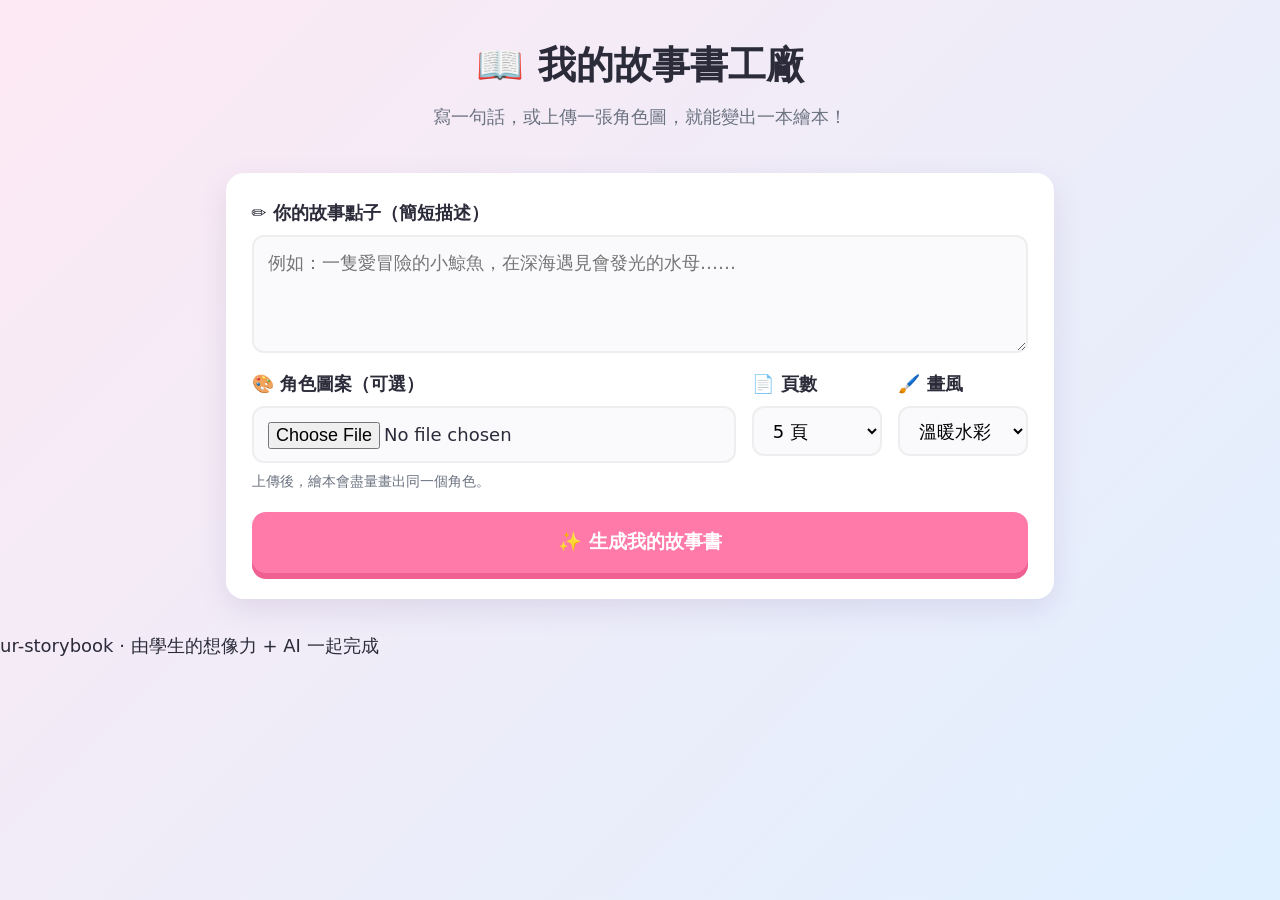
==== public/index.html @ c7bedbc4 "實作 v1 繪本生成 web app（零相依，可直接在 GDrive 跑） - 後端 server/server.mjs：Node 內建 http，靜態服務 + /api/outline + /api" ====
<!doctype html>
<html lang="zh-Hant">
<head>
  <meta charset="utf-8" />
  <meta name="viewport" content="width=device-width, initial-scale=1" />
  <title>📖 我的故事書工廠 · ur-storybook</title>
  <link rel="stylesheet" href="style.css" />
</head>
<body>
  <header class="site-header">
    <h1>📖 我的故事書工廠</h1>
    <p>寫一句話，或上傳一張角色圖，就能變出一本繪本！</p>
  </header>

  <main>
    <!-- 設定區 -->
    <section id="setup" class="card">
      <label class="field">
        <span class="label">✏️ 你的故事點子（簡短描述）</span>
        <textarea id="idea" rows="3" placeholder="例如：一隻愛冒險的小鯨魚，在深海遇見會發光的水母……"></textarea>
      </label>

      <div class="row">
        <label class="field">
          <span class="label">🎨 角色圖案（可選）</span>
          <input type="file" id="charImage" accept="image/*" />
          <div id="charPreview" class="char-preview hidden"><img alt="角色預覽" /><button type="button" id="clearImg" title="移除">✕</button></div>
          <span class="hint">上傳後，繪本會盡量畫出同一個角色。</span>
        </label>

        <label class="field small">
          <span class="label">📄 頁數</span>
          <select id="numPages">
            <option value="3">3 頁</option>
            <option value="5" selected>5 頁</option>
            <option value="8">8 頁</option>
          </select>
        </label>

        <label class="field small">
          <span class="label">🖌️ 畫風</span>
          <select id="style">
            <option value="溫暖童趣水彩">溫暖水彩</option>
            <option value="可愛卡通粉彩">可愛卡通</option>
            <option value="夢幻森林插畫">夢幻森林</option>
            <option value="繽紛蠟筆手繪">繽紛蠟筆</option>
          </select>
        </label>
      </div>

      <button id="generate" class="btn-primary">✨ 生成我的故事書</button>
      <p id="status" class="status hidden"></p>
    </section>

    <!-- 繪本顯示區 -->
    <section id="book" class="card hidden">
      <h2 id="bookTitle"></h2>
      <div class="page-view">
        <button id="prev" class="nav" aria-label="上一頁">‹</button>
        <div class="page">
          <div class="page-img" id="pageImg"><div class="spinner">插圖生成中…</div></div>
          <p class="page-text" id="pageText"></p>
        </div>
        <button id="next" class="nav" aria-label="下一頁">›</button>
      </div>
      <div class="page-dots" id="dots"></div>
      <div class="book-actions">
        <button id="restart" class="btn-secondary">↻ 再做一本</button>
      </div>
    </section>
  </main>

  <footer class="site-footer">ur-storybook · 由學生的想像力 + AI 一起完成</footer>

  <script src="app.js"></script>
</body>
</html>
---- public/style.css ----
:root {
  --bg1: #fde9f3; --bg2: #e0f0ff; --card: #ffffff; --ink: #2b2b3a; --muted: #6b7280;
  --primary: #ff7aa8; --primary-d: #ef5f92; --accent: #6aa9ff; --ring: #ffd0e2;
  --radius: 18px; --shadow: 0 10px 30px rgba(80, 60, 120, .12);
}
* { box-sizing: border-box; }
body {
  margin: 0; color: var(--ink);
  font-family: "Noto Sans TC", system-ui, "Microsoft JhengHei", sans-serif;
  background: linear-gradient(135deg, var(--bg1), var(--bg2)); min-height: 100vh;
  font-size: 18px; line-height: 1.7;
}
.site-header { text-align: center; padding: 2rem 1rem .5rem; }
.site-header h1 { margin: 0; font-size: 2.4rem; }
.site-header p { margin: .3rem 0 0; color: var(--muted); }
main { max-width: 860px; margin: 0 auto; padding: 1rem; }

.card {
  background: var(--card); border-radius: var(--radius); box-shadow: var(--shadow);
  padding: 1.6rem; margin: 1rem 0;
}
.field { display: flex; flex-direction: column; gap: .4rem; flex: 1; }
.label { font-weight: 700; }
.hint { color: var(--muted); font-size: .85rem; }
textarea, select, input[type=file] {
  font: inherit; padding: .7rem .9rem; border: 2px solid #eee; border-radius: 12px;
  background: #fafafd; transition: border-color .15s; width: 100%;
}
textarea:focus, select:focus { outline: none; border-color: var(--accent); }
.row { display: flex; gap: 1rem; flex-wrap: wrap; margin-top: 1rem; }
.field.small { flex: 0 0 130px; }

.char-preview { position: relative; width: 120px; margin-top: .4rem; }
.char-preview img { width: 120px; height: 120px; object-fit: cover; border-radius: 12px; border: 2px solid var(--ring); }
.char-preview button { position: absolute; top: -8px; right: -8px; border: none; background: var(--primary-d); color: #fff; width: 26px; height: 26px; border-radius: 50%; cursor: pointer; }

.btn-primary, .btn-secondary {
  font: inherit; font-weight: 800; border: none; cursor: pointer; border-radius: 14px;
  padding: .9rem 1.4rem; margin-top: 1.2rem; transition: transform .08s, box-shadow .15s;
}
.btn-primary { background: var(--primary); color: #fff; width: 100%; font-size: 1.2rem; box-shadow: 0 6px 0 var(--primary-d); }
.btn-primary:active { transform: translateY(3px); box-shadow: 0 3px 0 var(--primary-d); }
.btn-primary:disabled { background: #ccc; box-shadow: 0 6px 0 #aaa; cursor: not-allowed; }
.btn-secondary { background: #eef1ff; color: var(--accent); }

.status { text-align: center; font-weight: 700; color: var(--primary-d); margin-top: 1rem; }
.hidden { display: none !important; }

/* 繪本 */
#bookTitle { text-align: center; font-size: 1.8rem; margin: 0 0 1rem; }
.page-view { display: flex; align-items: center; gap: .6rem; }
.nav {
  font-size: 2rem; border: none; background: #fff; color: var(--accent); cursor: pointer;
  width: 52px; height: 52px; border-radius: 50%; box-shadow: var(--shadow); flex: 0 0 auto;
}
.nav:disabled { opacity: .3; cursor: default; }
.page { flex: 1; text-align: center; }
.page-img {
  width: 100%; aspect-ratio: 1/1; border-radius: 16px; overflow: hidden; background: #f3f0fa;
  display: grid; place-items: center; border: 3px solid var(--ring);
}
.page-img img { width: 100%; height: 100%; object-fit: cover; display: block; }
.spinner { color: var(--muted); font-weight: 700; animation: pulse 1.2s ease-in-out infinite; }
@keyframes pulse { 0%,100%{opacity:.4} 50%{opacity:1} }
.page-text { font-size: 1.3rem; margin: 1rem .5rem 0; min-height: 3rem; }

.page-dots { display: flex; justify-content: center; gap: .5rem; margin-top: 1rem; }
.dot { width: 12px; height: 12px; border-radius: 50%; background: #ddd; cursor: pointer; }
.dot.active { background: var(--primary); transform: scale(1.3); }
.dot.pending { background: #ffe0ec; }
.book-actions { text-align: center; }

@media (max-width: 560px) {
  body { font-size: 16px; }
  .field.small { flex: 1 1 45%; }
  .site-header h1 { font-size: 1.9rem; }
}
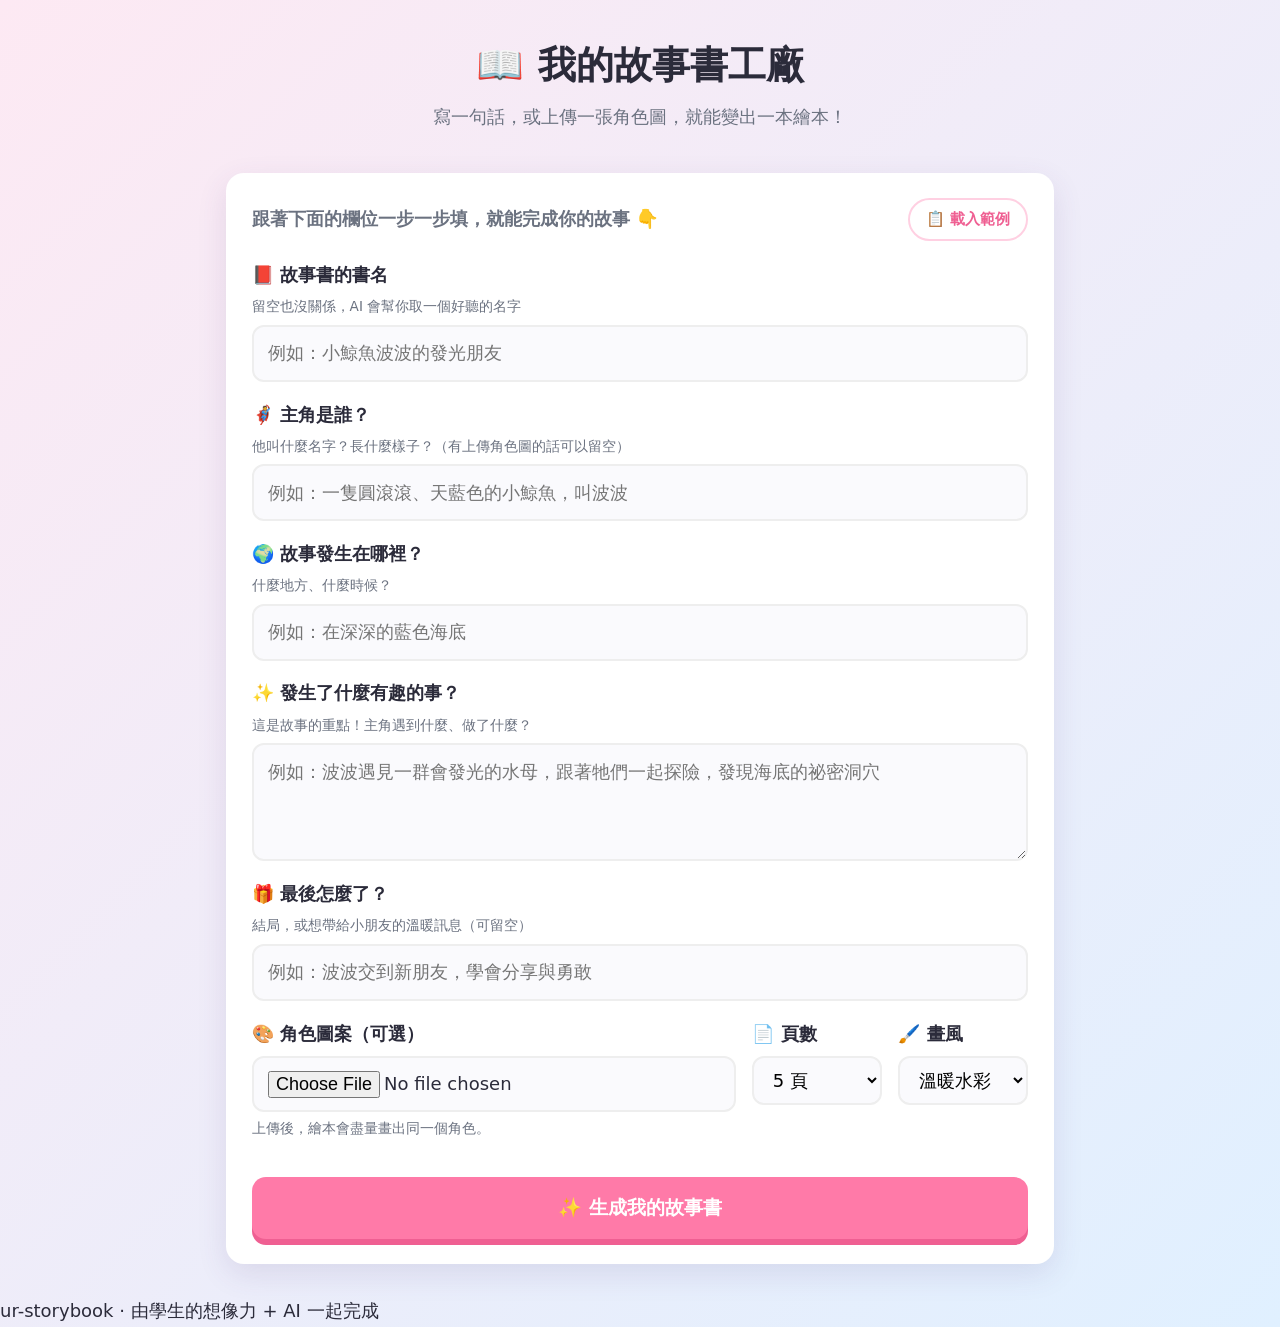
==== commit e11c613c: "加入三層內容安全、成品打磨與引導式表單 內容安全（防小朋友輸入失序，三層）： - public/contentSafety.js 前端關鍵字（中文包含比對/英文單字邊界，送出前+生成前檢查） - st" ====
--- a/public/index.html
+++ b/public/index.html
@@ -15,10 +15,42 @@
   <main>
     <!-- 設定區 -->
     <section id="setup" class="card">
+      <div class="setup-head">
+        <p class="setup-intro">跟著下面的欄位一步一步填，就能完成你的故事 👇</p>
+        <button type="button" id="loadExample" class="btn-mini">📋 載入範例</button>
+      </div>
+
       <label class="field">
-        <span class="label">✏️ 你的故事點子（簡短描述）</span>
-        <textarea id="idea" rows="3" placeholder="例如：一隻愛冒險的小鯨魚，在深海遇見會發光的水母……"></textarea>
+        <span class="label">📕 故事書的書名</span>
+        <span class="hint">留空也沒關係，AI 會幫你取一個好聽的名字</span>
+        <input type="text" id="bookName" placeholder="例如：小鯨魚波波的發光朋友" />
       </label>
+
+      <label class="field">
+        <span class="label">🦸 主角是誰？</span>
+        <span class="hint">他叫什麼名字？長什麼樣子？（有上傳角色圖的話可以留空）</span>
+        <input type="text" id="fChar" placeholder="例如：一隻圓滾滾、天藍色的小鯨魚，叫波波" />
+      </label>
+
+      <label class="field">
+        <span class="label">🌍 故事發生在哪裡？</span>
+        <span class="hint">什麼地方、什麼時候？</span>
+        <input type="text" id="fSetting" placeholder="例如：在深深的藍色海底" />
+      </label>
+
+      <label class="field">
+        <span class="label">✨ 發生了什麼有趣的事？</span>
+        <span class="hint">這是故事的重點！主角遇到什麼、做了什麼？</span>
+        <textarea id="fPlot" rows="3" placeholder="例如：波波遇見一群會發光的水母，跟著牠們一起探險，發現海底的祕密洞穴"></textarea>
+      </label>
+
+      <label class="field">
+        <span class="label">🎁 最後怎麼了？</span>
+        <span class="hint">結局，或想帶給小朋友的溫暖訊息（可留空）</span>
+        <input type="text" id="fEnding" placeholder="例如：波波交到新朋友，學會分享與勇敢" />
+      </label>
+
+      <p id="ideaWarn" class="inline-warn hidden"></p>
 
       <div class="row">
         <label class="field">
@@ -33,7 +65,6 @@
           <select id="numPages">
             <option value="3">3 頁</option>
             <option value="5" selected>5 頁</option>
-            <option value="8">8 頁</option>
           </select>
         </label>
 
@@ -60,11 +91,15 @@
         <div class="page">
           <div class="page-img" id="pageImg"><div class="spinner">插圖生成中…</div></div>
           <p class="page-text" id="pageText"></p>
+          <div class="page-tools">
+            <button id="regen" class="btn-mini">🔄 重畫這一頁</button>
+          </div>
         </div>
         <button id="next" class="nav" aria-label="下一頁">›</button>
       </div>
       <div class="page-dots" id="dots"></div>
       <div class="book-actions">
+        <button id="exportPdf" class="btn-secondary">⬇️ 匯出 PDF</button>
         <button id="restart" class="btn-secondary">↻ 再做一本</button>
       </div>
     </section>
@@ -72,6 +107,8 @@
 
   <footer class="site-footer">ur-storybook · 由學生的想像力 + AI 一起完成</footer>
 
+  <script src="contentSafety.js"></script>
+  <script src="pdf.js"></script>
   <script src="app.js"></script>
 </body>
 </html>
--- a/public/style.css
+++ b/public/style.css
@@ -22,11 +22,16 @@
 .field { display: flex; flex-direction: column; gap: .4rem; flex: 1; }
 .label { font-weight: 700; }
 .hint { color: var(--muted); font-size: .85rem; }
-textarea, select, input[type=file] {
+textarea, select, input[type=file], input[type=text] {
   font: inherit; padding: .7rem .9rem; border: 2px solid #eee; border-radius: 12px;
   background: #fafafd; transition: border-color .15s; width: 100%;
 }
-textarea:focus, select:focus { outline: none; border-color: var(--accent); }
+textarea:focus, select:focus, input[type=text]:focus { outline: none; border-color: var(--accent); }
+
+.setup-head { display: flex; align-items: center; justify-content: space-between; gap: 1rem; margin-bottom: 1.2rem; flex-wrap: wrap; }
+.setup-intro { margin: 0; color: var(--muted); font-weight: 600; }
+#setup .field { margin-bottom: 1.1rem; }
+#setup .field .hint { margin-top: -.1rem; }
 .row { display: flex; gap: 1rem; flex-wrap: wrap; margin-top: 1rem; }
 .field.small { flex: 0 0 130px; }
 
@@ -44,6 +49,10 @@
 .btn-secondary { background: #eef1ff; color: var(--accent); }
 
 .status { text-align: center; font-weight: 700; color: var(--primary-d); margin-top: 1rem; }
+.inline-warn {
+  margin: .3rem 0 0; padding: .55rem .8rem; border-radius: 10px;
+  background: #fff4e0; color: #b26a00; border: 1px solid #ffd591; font-size: .92rem; font-weight: 600;
+}
 .hidden { display: none !important; }
 
 /* 繪本 */
@@ -63,12 +72,24 @@
 .spinner { color: var(--muted); font-weight: 700; animation: pulse 1.2s ease-in-out infinite; }
 @keyframes pulse { 0%,100%{opacity:.4} 50%{opacity:1} }
 .page-text { font-size: 1.3rem; margin: 1rem .5rem 0; min-height: 3rem; }
+.cover-title { font-size: 1.9rem; font-weight: 800; color: var(--primary-d); }
 
-.page-dots { display: flex; justify-content: center; gap: .5rem; margin-top: 1rem; }
+.page-tools { margin-top: .8rem; }
+.btn-mini {
+  font: inherit; font-weight: 700; font-size: .95rem; cursor: pointer;
+  border: 2px solid var(--ring); background: #fff; color: var(--primary-d);
+  border-radius: 999px; padding: .4rem 1rem; transition: background .15s;
+}
+.btn-mini:hover:not(:disabled) { background: var(--bg1); }
+.btn-mini:disabled { opacity: .45; cursor: default; }
+
+.page-dots { display: flex; justify-content: center; gap: .5rem; margin-top: 1rem; flex-wrap: wrap; }
 .dot { width: 12px; height: 12px; border-radius: 50%; background: #ddd; cursor: pointer; }
 .dot.active { background: var(--primary); transform: scale(1.3); }
 .dot.pending { background: #ffe0ec; }
-.book-actions { text-align: center; }
+.dot.err { background: #ff8f8f; }
+.book-actions { text-align: center; display: flex; gap: .8rem; justify-content: center; flex-wrap: wrap; }
+.book-actions .btn-secondary { margin-top: 1.2rem; }
 
 @media (max-width: 560px) {
   body { font-size: 16px; }
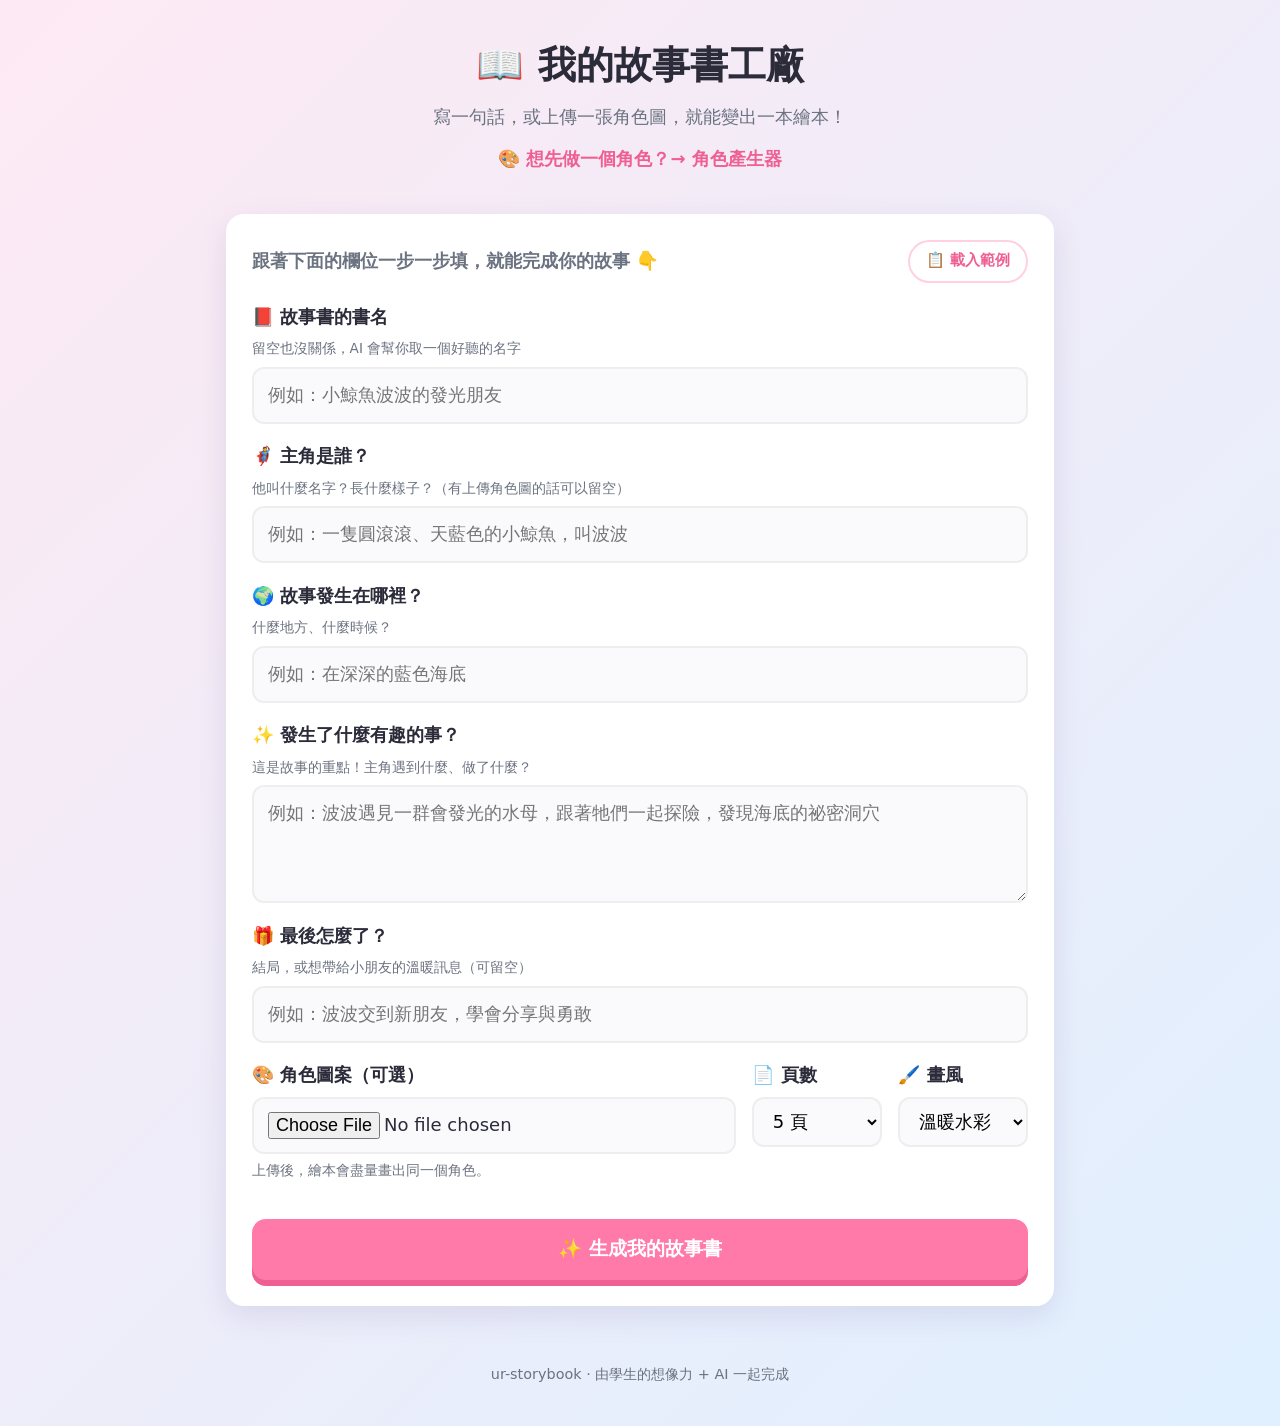
==== commit 3357f684: "新增角色產生器工具，並優化插圖背景與生圖速度 角色產生器（新工具）： - public/character.html + character.js：描述角色→出圖→下載或「用這個角色做繪本」 - se" ====
--- a/public/index.html
+++ b/public/index.html
@@ -10,6 +10,7 @@
   <header class="site-header">
     <h1>📖 我的故事書工廠</h1>
     <p>寫一句話，或上傳一張角色圖，就能變出一本繪本！</p>
+    <nav class="topnav"><a href="character.html">🎨 想先做一個角色？→ 角色產生器</a></nav>
   </header>
 
   <main>
--- a/public/style.css
+++ b/public/style.css
@@ -14,6 +14,14 @@
 .site-header h1 { margin: 0; font-size: 2.4rem; }
 .site-header p { margin: .3rem 0 0; color: var(--muted); }
 main { max-width: 860px; margin: 0 auto; padding: 1rem; }
+.site-footer { text-align: center; padding: 1.5rem 1rem 2.5rem; color: var(--muted); font-size: .9rem; }
+.topnav { margin-top: .7rem; }
+.topnav a { color: var(--primary-d); font-weight: 700; text-decoration: none; }
+.topnav a:hover { text-decoration: underline; }
+
+.style-card { padding: 1rem 1.4rem; }
+.style-chips { display: flex; flex-wrap: wrap; gap: .4rem; margin-top: .6rem; }
+.chip { background: var(--bg2); color: var(--accent); border: 1px solid #cfe3ff; border-radius: 999px; padding: .25rem .7rem; font-size: .85rem; font-weight: 600; }
 
 .card {
   background: var(--card); border-radius: var(--radius); box-shadow: var(--shadow);
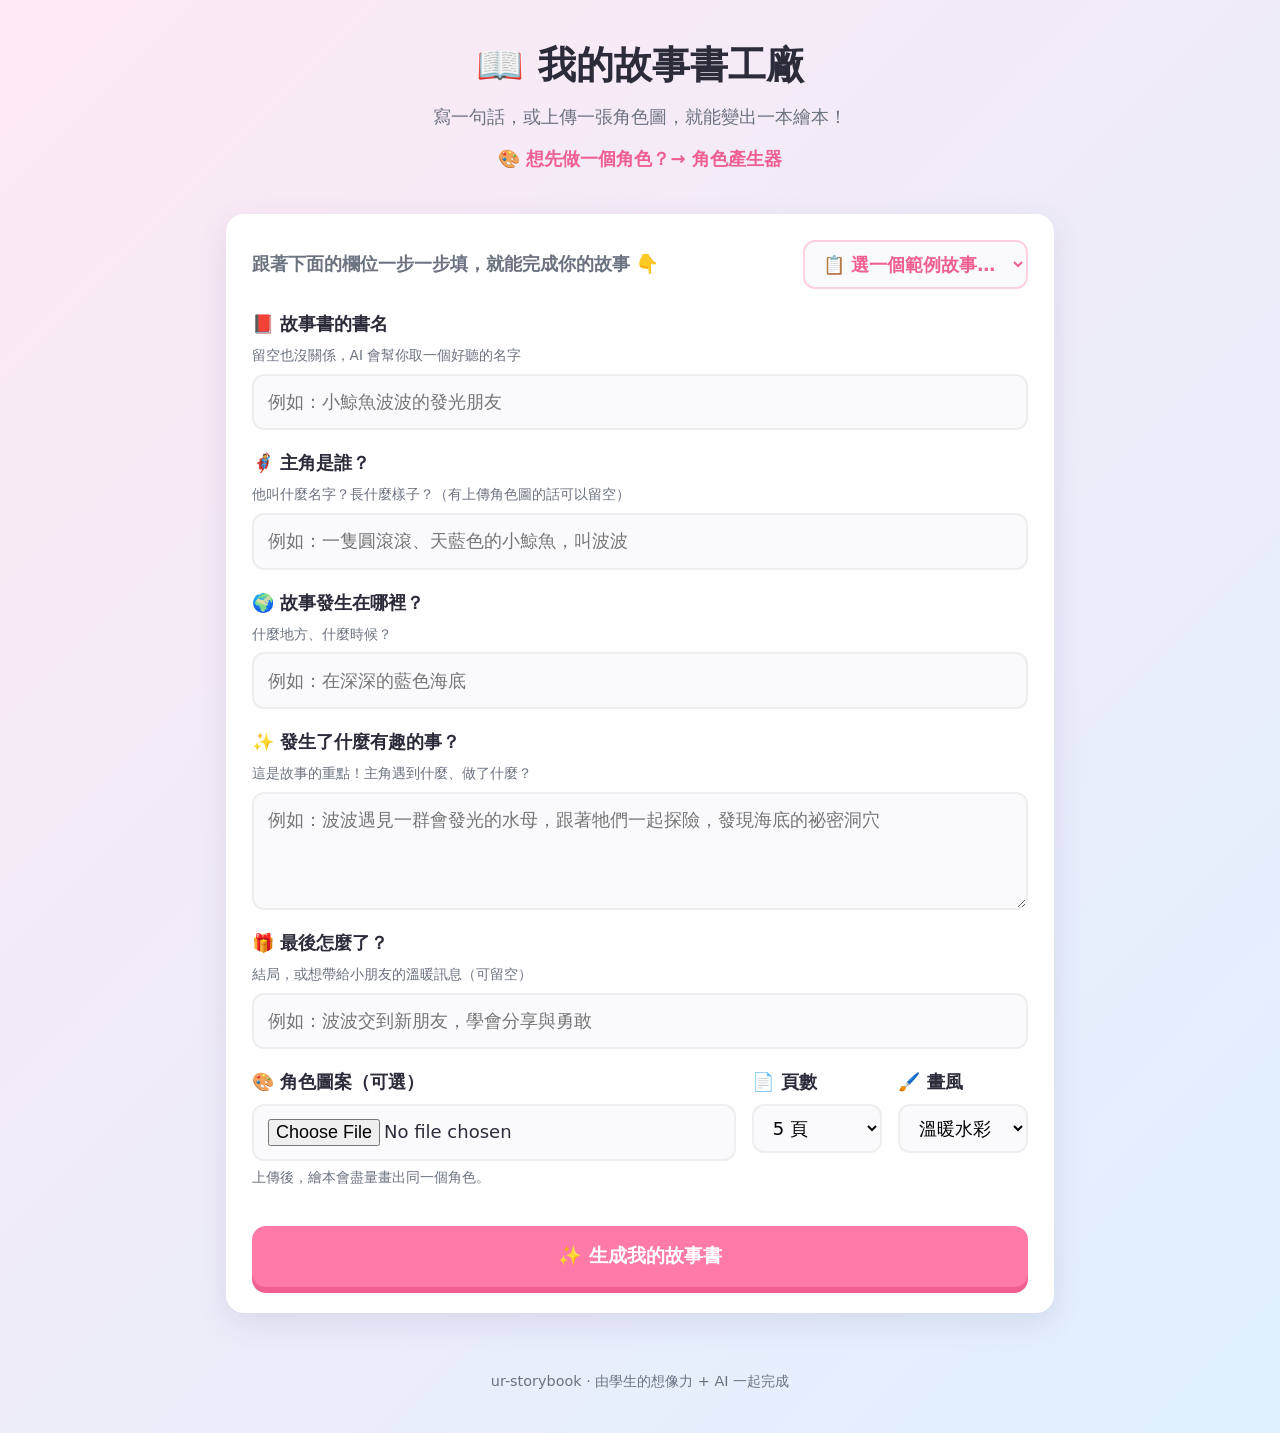
==== commit daf72aee: "範例改成下拉選單：繪本 10 故事、角色 10 主角 - 繪本頁 app.js：載入範例改 <select>，10 個童話/歷史故事（小紅帽…鄭和下西洋），選了自動填書名/主角/場景/情節/結局 - " ====
--- a/public/index.html
+++ b/public/index.html
@@ -18,7 +18,9 @@
     <section id="setup" class="card">
       <div class="setup-head">
         <p class="setup-intro">跟著下面的欄位一步一步填，就能完成你的故事 👇</p>
-        <button type="button" id="loadExample" class="btn-mini">📋 載入範例</button>
+        <select id="exampleSelect" class="example-select" aria-label="選一個範例故事">
+          <option value="">📋 選一個範例故事…</option>
+        </select>
       </div>
 
       <label class="field">
--- a/public/style.css
+++ b/public/style.css
@@ -38,6 +38,7 @@
 
 .setup-head { display: flex; align-items: center; justify-content: space-between; gap: 1rem; margin-bottom: 1.2rem; flex-wrap: wrap; }
 .setup-intro { margin: 0; color: var(--muted); font-weight: 600; }
+.example-select { width: auto; max-width: 100%; flex: 0 1 auto; border-color: var(--ring); color: var(--primary-d); font-weight: 700; cursor: pointer; }
 #setup .field { margin-bottom: 1.1rem; }
 #setup .field .hint { margin-top: -.1rem; }
 .row { display: flex; gap: 1rem; flex-wrap: wrap; margin-top: 1rem; }
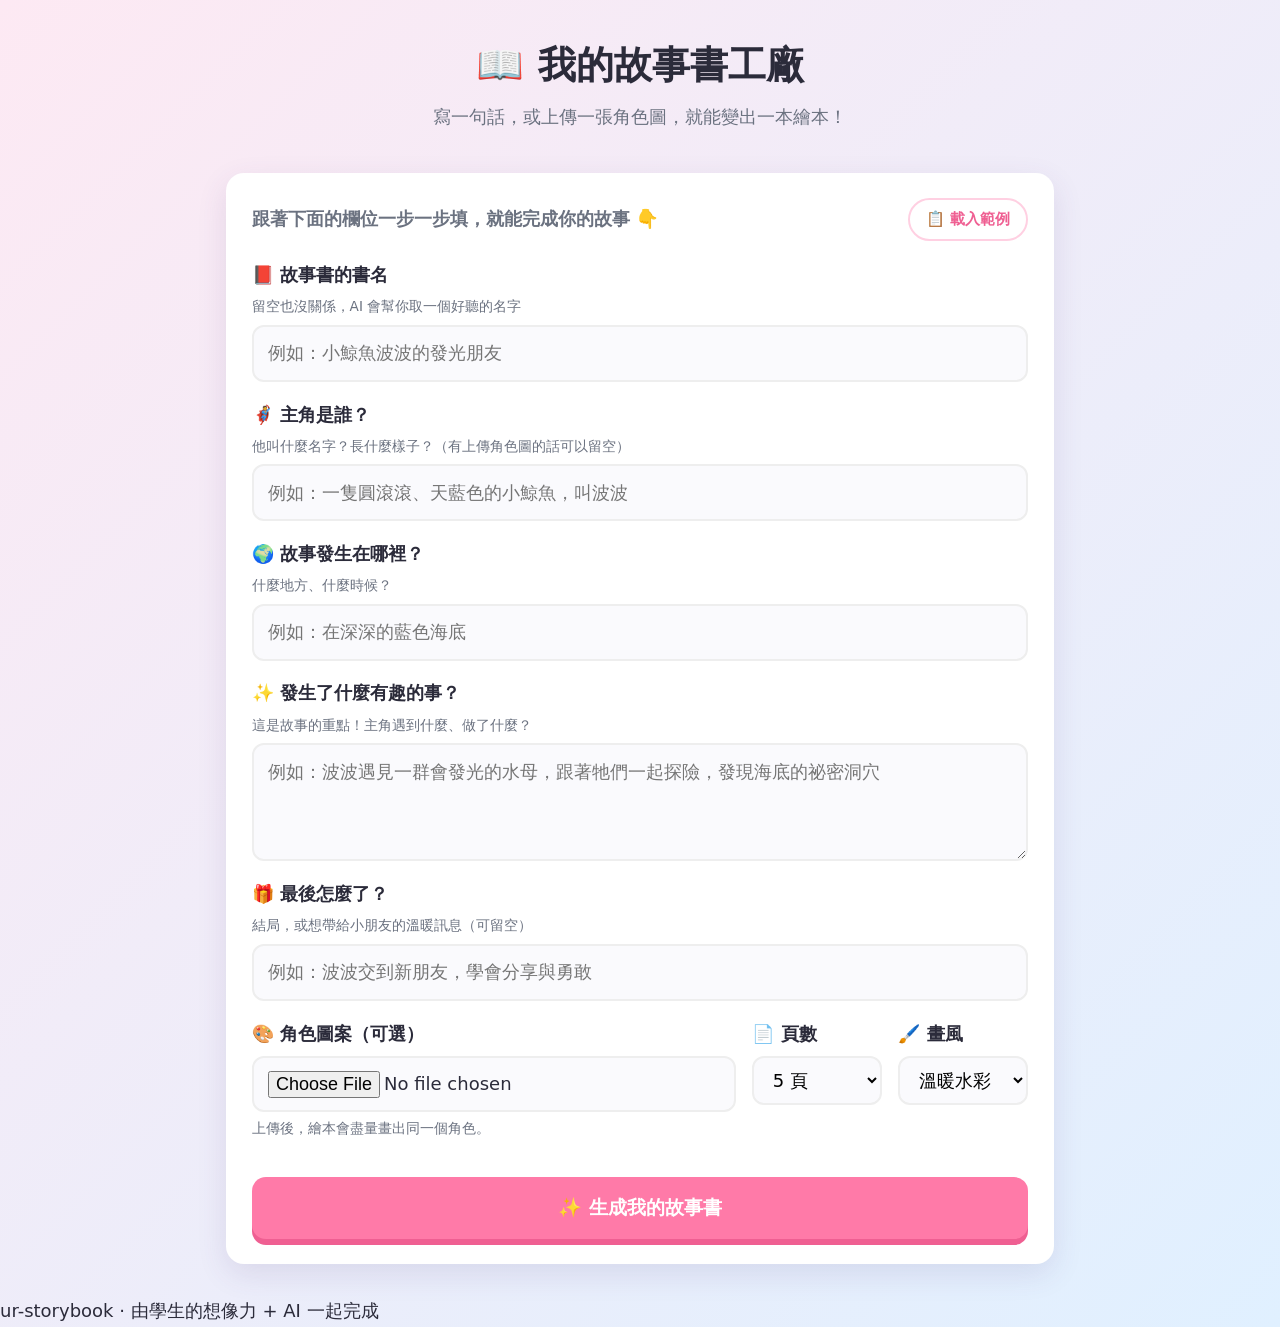
==== commit 17481c5c: "feat: restore homepage to e11c613 style Restore the original homepage header, example-loading intera" ====
--- a/public/index.html
+++ b/public/index.html
@@ -10,7 +10,6 @@
   <header class="site-header">
     <h1>📖 我的故事書工廠</h1>
     <p>寫一句話，或上傳一張角色圖，就能變出一本繪本！</p>
-    <nav class="topnav"><a href="character.html">🎨 想先做一個角色？→ 角色產生器</a></nav>
   </header>
 
   <main>
@@ -18,9 +17,7 @@
     <section id="setup" class="card">
       <div class="setup-head">
         <p class="setup-intro">跟著下面的欄位一步一步填，就能完成你的故事 👇</p>
-        <select id="exampleSelect" class="example-select" aria-label="選一個範例故事">
-          <option value="">📋 選一個範例故事…</option>
-        </select>
+        <button type="button" id="loadExample" class="btn-mini">📋 載入範例</button>
       </div>
 
       <label class="field">
--- a/public/style.css
+++ b/public/style.css
@@ -14,10 +14,6 @@
 .site-header h1 { margin: 0; font-size: 2.4rem; }
 .site-header p { margin: .3rem 0 0; color: var(--muted); }
 main { max-width: 860px; margin: 0 auto; padding: 1rem; }
-.site-footer { text-align: center; padding: 1.5rem 1rem 2.5rem; color: var(--muted); font-size: .9rem; }
-.topnav { margin-top: .7rem; }
-.topnav a { color: var(--primary-d); font-weight: 700; text-decoration: none; }
-.topnav a:hover { text-decoration: underline; }
 
 .style-card { padding: 1rem 1.4rem; }
 .style-chips { display: flex; flex-wrap: wrap; gap: .4rem; margin-top: .6rem; }
@@ -38,7 +34,6 @@
 
 .setup-head { display: flex; align-items: center; justify-content: space-between; gap: 1rem; margin-bottom: 1.2rem; flex-wrap: wrap; }
 .setup-intro { margin: 0; color: var(--muted); font-weight: 600; }
-.example-select { width: auto; max-width: 100%; flex: 0 1 auto; border-color: var(--ring); color: var(--primary-d); font-weight: 700; cursor: pointer; }
 #setup .field { margin-bottom: 1.1rem; }
 #setup .field .hint { margin-top: -.1rem; }
 .row { display: flex; gap: 1rem; flex-wrap: wrap; margin-top: 1rem; }
